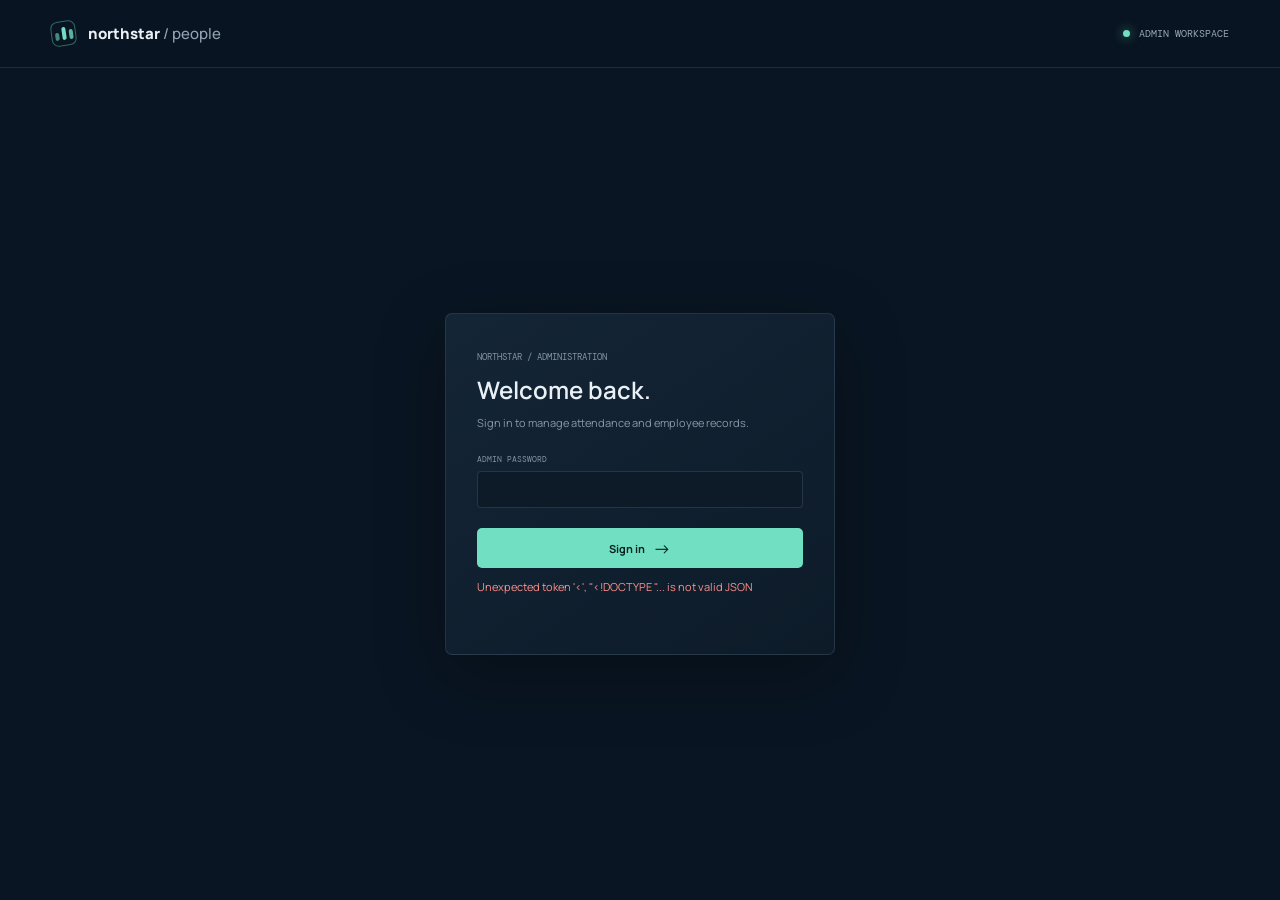
==== src/main/webapp/admin.html @ c28e2607 "intial" ====
<!DOCTYPE html>
<html lang="en">
<head>
    <meta charset="UTF-8">
    <meta name="viewport" content="width=device-width, initial-scale=1">
    <meta name="theme-color" content="#091522">
    <title>Attendance Admin / Northstar</title>
    <link rel="preconnect" href="https://fonts.googleapis.com">
    <link rel="preconnect" href="https://fonts.gstatic.com" crossorigin>
    <link href="https://fonts.googleapis.com/css2?family=DM+Mono:wght@400;500&family=Manrope:wght@400;500;600;700;800&display=swap" rel="stylesheet">
    <link rel="stylesheet" href="styles.css">
</head>
<body class="admin-body">
    <header class="admin-topbar">
        <a class="brand" href="./" aria-label="Northstar attendance home">
            <span class="brand-mark" aria-hidden="true"><span></span><span></span><span></span></span>
            <span>northstar<span class="brand-light"> / people</span></span>
        </a>
        <div class="admin-top-actions"><span class="live-indicator"><i></i> ADMIN WORKSPACE</span><button id="logout-button" class="text-button hidden" type="button">Sign out <span aria-hidden="true">↗</span></button></div>
    </header>

    <main id="login-view" class="login-shell hidden">
        <form id="login-form" class="login-panel">
            <span class="section-kicker">NORTHSTAR / ADMINISTRATION</span>
            <h1>Welcome back.</h1>
            <p>Sign in to manage attendance and employee records.</p>
            <div class="form-field"><label for="admin-password">ADMIN PASSWORD</label><input class="form-input" id="admin-password" type="password" autocomplete="current-password" required></div>
            <button class="button button-primary" type="submit">Sign in <span class="button-arrow" aria-hidden="true">→</span></button>
            <p id="login-message" class="login-message" role="status" aria-live="polite"></p>
        </form>
    </main>

    <div id="workspace" class="admin-layout hidden">
        <aside class="admin-sidebar">
            <div class="sidebar-label">WORKSPACE</div>
            <nav class="side-nav" aria-label="Admin sections">
                <button class="active" type="button" data-view="attendance-view"><span class="side-icon" aria-hidden="true">▦</span><span>Attendance</span></button>
                <button type="button" data-view="employees-view"><span class="side-icon" aria-hidden="true">♙</span><span>Employees</span></button>
            </nav>
            <div class="sidebar-note">PEOPLE OPERATIONS<br>ATTENDANCE / LIVE</div>
        </aside>

        <section id="attendance-view" class="admin-content admin-view">
            <div class="admin-page-heading">
                <div><span class="section-kicker">PEOPLE OPERATIONS / OVERVIEW</span><h1>Attendance</h1><p>Daily presence and recorded check-in activity.</p></div>
                <div id="admin-date" class="admin-date"></div>
            </div>
            <div class="stats-row" aria-label="Attendance summary">
                <div class="stat"><span class="stat-label">MATCHING RECORDS</span><span class="stat-value" id="stat-records">—</span></div>
                <div class="stat"><span class="stat-label">CURRENTLY CHECKED IN</span><span class="stat-value" id="stat-open">— <em>OPEN</em></span></div>
                <div class="stat"><span class="stat-label">COMPLETED</span><span class="stat-value" id="stat-complete">—</span></div>
            </div>
            <div class="filter-bar" role="search">
                <label class="filter-search"><input id="filter-query" type="search" placeholder="Search name, code, department" aria-label="Search attendance"></label>
                <input id="filter-date" type="date" aria-label="Filter by date">
                <select id="filter-status" aria-label="Filter by status"><option value="all">All status</option><option value="open">Checked in</option><option value="complete">Completed</option></select>
                <span id="filter-count" class="filter-count"></span>
            </div>
            <div class="table-wrap">
                <table class="data-table">
                    <thead><tr><th>EMPLOYEE</th><th>CHECK IN</th><th>CHECK OUT</th><th>STATUS</th><th>IN PHOTO</th><th>OUT PHOTO</th></tr></thead>
                    <tbody id="attendance-rows"><tr><td colspan="6" class="empty-row">Loading attendance...</td></tr></tbody>
                </table>
            </div>
            <p id="attendance-message" class="table-message" role="status"></p>
        </section>

        <section id="employees-view" class="admin-content admin-view hidden">
            <div class="admin-page-heading">
                <div><span class="section-kicker">PEOPLE OPERATIONS / DIRECTORY</span><h1>Employees</h1><p>Create an employee profile and assign their attendance code.</p></div>
            </div>
            <form id="employee-form" class="add-employee">
                <div class="form-field"><label for="employee-name">FULL NAME</label><input class="form-input" id="employee-name" maxlength="120" required></div>
                <div class="form-field"><label for="employee-department">DEPARTMENT</label><input class="form-input" id="employee-department" maxlength="120" required></div>
                <div class="form-field"><label for="employee-email">EMAIL <span>(OPTIONAL)</span></label><input class="form-input" id="employee-email" type="email" maxlength="180"></div>
                <button class="button button-primary" type="submit">Add employee <span aria-hidden="true">+</span></button>
            </form>
            <p id="employee-message" class="table-message" role="status"></p>
            <div class="section-toolbar"><h2>Employee directory</h2><span id="employee-count"></span></div>
            <div id="employee-list" class="employee-grid"><div class="employee-row">Loading employees...</div></div>
        </section>
    </div>

    <div id="photo-modal" class="photo-modal" role="dialog" aria-modal="true" aria-label="Attendance photo">
        <button id="modal-close" class="modal-close" type="button" aria-label="Close photo">×</button>
        <img id="modal-image" alt="Expanded attendance photo">
    </div>
    <script src="admin.js"></script>
</body>
</html>
---- src/main/webapp/styles.css ----
:root {
    color-scheme: dark;
    --ink: #eaf1f6;
    --muted: #8797a7;
    --quiet: #627487;
    --line: rgba(190, 210, 225, .12);
    --panel: #101e2c;
    --panel-raised: #142536;
    --canvas: #091522;
    --teal: #71dfc2;
    --teal-dark: #153d3a;
    --red: #ff908b;
    --green: #72d9a5;
    --font: "Manrope", "Segoe UI", sans-serif;
    --mono: "DM Mono", Consolas, monospace;
}

* { box-sizing: border-box; }
html { min-width: 320px; background: var(--canvas); }
body { margin: 0; color: var(--ink); font-family: var(--font); font-size: 14px; background: var(--canvas); }
button, input, select { font: inherit; }
button, a { -webkit-tap-highlight-color: transparent; }
a { color: inherit; text-decoration: none; }
button { color: inherit; }

.kiosk-page {
    min-height: 100vh;
    background-image: linear-gradient(90deg, rgba(9, 21, 34, .97), rgba(9, 21, 34, .91)),
        repeating-linear-gradient(0deg, transparent 0, transparent 59px, rgba(153, 183, 207, .035) 60px),
        repeating-linear-gradient(90deg, transparent 0, transparent 59px, rgba(153, 183, 207, .035) 60px);
}
.topbar { height: 78px; padding: 0 6.2vw; display: flex; align-items: center; justify-content: space-between; border-bottom: 1px solid var(--line); }
.brand { display: inline-flex; gap: 12px; align-items: center; font-size: 15px; font-weight: 800; letter-spacing: 0; }
.brand-light { color: #91a3b3; font-weight: 500; }
.brand-mark { width: 25px; height: 25px; display: grid; grid-template-columns: repeat(3, 4px); gap: 3px; align-items: end; justify-content: center; padding: 5px 0; border: 1px solid rgba(113, 223, 194, .42); border-radius: 7px; transform: rotate(-8deg); }
.brand-mark span { display: block; background: var(--teal); border-radius: 3px; }
.brand-mark span:nth-child(1) { height: 8px; opacity: .58; }
.brand-mark span:nth-child(2) { height: 13px; }
.brand-mark span:nth-child(3) { height: 10px; opacity: .78; }
.topbar-right { display: flex; align-items: center; gap: 34px; }
.live-indicator, .eyebrow, .section-kicker, .field-label, .capture-status, .panel-foot, .page-footer, .panel-step { font-family: var(--mono); letter-spacing: 0; }
.live-indicator { display: inline-flex; align-items: center; gap: 9px; color: #96a7b7; font-size: 10px; }
.live-indicator i, .today-dot, .capture-status i, .camera-badge i { width: 7px; height: 7px; display: inline-block; border-radius: 50%; background: var(--teal); box-shadow: 0 0 11px rgba(113, 223, 194, .65); }
.admin-link { color: #b7c4cf; font-size: 12px; transition: color .2s ease; }
.admin-link:hover { color: var(--teal); }
.admin-link span { padding-left: 5px; color: var(--teal); }
.kiosk-layout { width: min(1120px, calc(100% - 64px)); min-height: calc(100vh - 138px); margin: 0 auto; padding: 62px 0 58px; display: grid; grid-template-columns: minmax(300px, 1fr) minmax(420px, 520px); gap: clamp(52px, 9vw, 142px); align-items: center; }
.kiosk-copy { padding: 0 0 10px 8px; animation: enter .65s both; }
.eyebrow { display: flex; align-items: center; gap: 12px; color: var(--teal); font-size: 10px; }
.eyebrow-line { width: 25px; height: 1px; background: var(--teal); }
.kiosk-copy h1 { margin: 31px 0 18px; font-size: clamp(50px, 6.5vw, 76px); line-height: 1.03; font-weight: 600; letter-spacing: 0; }
.kiosk-copy h1 span { color: var(--teal); }
.intro-copy { max-width: 370px; margin: 0; color: #9aaaba; font-size: 14px; line-height: 1.85; }
.today-line { display: flex; align-items: center; gap: 11px; margin-top: 37px; color: #d1dbe2; font: 12px var(--mono); }
.today-dot { width: 6px; height: 6px; }
.today-divider { color: #526273; }
.privacy-note { display: flex; align-items: center; gap: 11px; max-width: 330px; margin-top: 65px; padding-top: 17px; border-top: 1px solid var(--line); color: #718395; font-size: 11px; line-height: 1.6; }
.lock-icon { color: var(--teal); font-size: 12px; }
.attendance-panel { padding: 27px 29px 0; border: 1px solid rgba(192, 211, 226, .13); border-radius: 9px; background: linear-gradient(145deg, rgba(20, 37, 54, .98), rgba(13, 29, 44, .98)); box-shadow: 0 24px 90px rgba(0, 0, 0, .23); animation: enter .65s .12s both; }
.panel-heading { display: flex; justify-content: space-between; align-items: flex-start; }
.section-kicker { color: #8193a4; font-size: 9px; }
.panel-heading h2 { margin: 8px 0 0; font-size: 19px; font-weight: 600; letter-spacing: 0; }
.panel-step { color: #a8b6c2; font-size: 10px; }
.panel-step span { color: #506173; }
.mode-switch { display: grid; grid-template-columns: 1fr 1fr; gap: 4px; margin: 23px 0 20px; padding: 4px; border: 1px solid var(--line); border-radius: 6px; background: rgba(4, 14, 24, .4); }
.mode-button { min-height: 38px; border: 1px solid transparent; border-radius: 4px; background: transparent; color: #8c9bab; cursor: pointer; font-size: 12px; transition: .2s ease; }
.mode-button:hover { color: var(--ink); }
.mode-button.is-active { border-color: rgba(113, 223, 194, .17); background: rgba(113, 223, 194, .1); color: var(--teal); }
.mode-symbol { padding-right: 6px; font-size: 15px; }
.field-label { display: block; color: #a5b2be; font-size: 9px; }
.code-field { display: flex; align-items: center; gap: 13px; height: 45px; margin-top: 9px; padding: 0 13px; border: 1px solid rgba(178, 199, 215, .16); border-radius: 5px; background: rgba(7, 18, 29, .46); transition: border-color .18s ease; }
.code-field:focus-within { border-color: rgba(113, 223, 194, .62); }
.code-field > span { color: #6f8294; font: 10px var(--mono); }
.code-field input { width: 100%; border: 0; outline: 0; background: transparent; color: var(--ink); font: 12px var(--mono); text-transform: uppercase; }
.code-field input::placeholder { color: #5d7082; }
.capture-heading { display: flex; align-items: end; justify-content: space-between; margin: 19px 0 9px; }
.field-help { display: block; margin-top: 5px; color: #738596; font-size: 10px; }
.capture-status { display: inline-flex; align-items: center; gap: 7px; margin-bottom: 2px; color: #788b9d; font-size: 8px; }
.capture-status i { width: 5px; height: 5px; background: #526474; box-shadow: none; }
.capture-status.is-on { color: var(--teal); }
.capture-status.is-on i { background: var(--teal); box-shadow: 0 0 8px var(--teal); }
.camera-frame { position: relative; height: 177px; overflow: hidden; display: grid; place-items: center; border: 1px solid rgba(171, 193, 210, .16); border-radius: 5px; background: radial-gradient(ellipse at 50% 45%, #182c3c, #091522 75%); }
.camera-frame video, .camera-frame img { position: absolute; inset: 0; width: 100%; height: 100%; object-fit: cover; }
.camera-frame video { transform: scaleX(-1); }
.camera-frame img { display: none; }
.camera-frame.has-photo img { display: block; }
.camera-frame.has-photo video { display: none; }
.camera-placeholder { position: relative; z-index: 1; display: flex; flex-direction: column; align-items: center; gap: 8px; color: #6f8292; font-size: 10px; }
.camera-glyph { color: rgba(113, 223, 194, .72); font-size: 25px; line-height: 1; }
.camera-frame.is-live .camera-placeholder, .camera-frame.has-photo .camera-placeholder { display: none; }
.camera-corners i { position: absolute; z-index: 2; width: 15px; height: 15px; border-color: rgba(113, 223, 194, .8); border-style: solid; }
.camera-corners i:nth-child(1) { top: 12px; left: 12px; border-width: 1px 0 0 1px; }
.camera-corners i:nth-child(2) { top: 12px; right: 12px; border-width: 1px 1px 0 0; }
.camera-corners i:nth-child(3) { bottom: 12px; left: 12px; border-width: 0 0 1px 1px; }
.camera-corners i:nth-child(4) { right: 12px; bottom: 12px; border-width: 0 1px 1px 0; }
.camera-badge { position: absolute; right: 12px; bottom: 11px; z-index: 3; display: flex; align-items: center; gap: 6px; padding: 5px 7px; border: 1px solid rgba(195, 215, 230, .15); border-radius: 3px; background: rgba(5, 15, 25, .74); color: #9babb9; font: 8px var(--mono); }
.camera-badge i { width: 5px; height: 5px; background: #687989; box-shadow: none; }
.camera-frame.is-live .camera-badge i { background: var(--red); box-shadow: 0 0 8px var(--red); }
.capture-actions { display: grid; grid-template-columns: 1fr 1fr; gap: 9px; margin-top: 10px; }
.button { min-height: 40px; display: inline-flex; align-items: center; justify-content: center; gap: 8px; padding: 0 13px; border: 1px solid transparent; border-radius: 5px; cursor: pointer; font-size: 11px; font-weight: 700; transition: background .18s ease, border-color .18s ease, color .18s ease, transform .18s ease; }
.button:active { transform: translateY(1px); }
.button:disabled { cursor: not-allowed; opacity: .5; }
.button-secondary { border-color: rgba(177, 199, 215, .16); background: rgba(8, 20, 31, .35); color: #c0cbd4; }
.button-secondary:hover:not(:disabled) { border-color: rgba(113, 223, 194, .4); color: var(--teal); }
.button-secondary span { color: var(--teal); font-size: 15px; }
.button-primary { background: var(--teal); color: #06231f; }
.button-primary:hover:not(:disabled) { background: #96ecd5; }
.submit-button { width: 100%; min-height: 46px; justify-content: space-between; margin-top: 12px; padding: 0 16px; font-size: 12px; }
.button-arrow { font-size: 18px; font-weight: 400; }
.form-message { min-height: 18px; margin: 9px 0 2px; color: #94a6b5; font-size: 10px; line-height: 1.5; }
.form-message.is-error { color: var(--red); }
.form-message.is-success { color: var(--green); }
.panel-foot { display: flex; justify-content: space-between; margin: 8px -29px 0; padding: 13px 29px; border-top: 1px solid var(--line); color: #66798b; font-size: 8px; }
.panel-foot b { color: var(--teal); font-weight: 400; }
.page-footer { display: flex; justify-content: space-between; padding: 0 6.2vw 20px; color: #617386; font-size: 8px; }

.admin-body { min-height: 100vh; background: #091522; }
.admin-topbar { position: sticky; top: 0; z-index: 10; height: 68px; display: flex; justify-content: space-between; align-items: center; padding: 0 4vw; border-bottom: 1px solid var(--line); background: rgba(9, 21, 34, .95); backdrop-filter: blur(12px); }
.admin-top-actions { display: flex; align-items: center; gap: 22px; color: #8394a4; font: 9px var(--mono); }
.text-button { border: 0; background: transparent; color: #bdc9d2; cursor: pointer; font: 11px var(--font); }
.text-button:hover { color: var(--teal); }
.admin-layout { width: min(1440px, 100%); min-height: calc(100vh - 68px); margin: auto; display: grid; grid-template-columns: 225px minmax(0, 1fr); }
.admin-sidebar { padding: 30px 16px; border-right: 1px solid var(--line); }
.sidebar-label { padding: 0 13px; color: #647789; font: 9px var(--mono); }
.side-nav { display: grid; gap: 5px; margin-top: 13px; }
.side-nav button { display: flex; align-items: center; gap: 12px; width: 100%; min-height: 42px; padding: 0 13px; border: 1px solid transparent; border-radius: 5px; background: transparent; color: #8798a8; text-align: left; cursor: pointer; font-size: 11px; }
.side-nav button:hover, .side-nav button.active { border-color: rgba(113, 223, 194, .15); background: rgba(113, 223, 194, .08); color: var(--teal); }
.side-icon { width: 17px; text-align: center; font-size: 15px; }
.sidebar-note { position: sticky; top: calc(100vh - 94px); margin: 50px 12px 0; color: #66798a; font: 9px/1.8 var(--mono); }
.admin-content { min-width: 0; padding: 36px clamp(20px, 4vw, 58px) 50px; }
.admin-page-heading { display: flex; align-items: end; justify-content: space-between; gap: 20px; margin-bottom: 26px; }
.admin-page-heading h1 { margin: 8px 0 0; font-size: 27px; font-weight: 600; }
.admin-page-heading p { margin: 7px 0 0; color: #8495a5; font-size: 11px; }
.admin-date { color: #91a2b0; font: 10px var(--mono); white-space: nowrap; }
.stats-row { display: grid; grid-template-columns: repeat(3, 1fr); border-top: 1px solid var(--line); border-bottom: 1px solid var(--line); margin-bottom: 25px; }
.stat { min-height: 88px; display: flex; flex-direction: column; justify-content: center; padding: 12px 20px; border-right: 1px solid var(--line); }
.stat:first-child { padding-left: 0; }
.stat:last-child { border-right: 0; }
.stat-label { color: #8293a3; font: 9px var(--mono); }
.stat-value { margin-top: 8px; color: #e5edf2; font-size: 23px; font-weight: 600; }
.stat-value em { margin-left: 6px; color: var(--teal); font-size: 10px; font-style: normal; font-weight: 500; }
.filter-bar { display: flex; align-items: center; gap: 9px; margin-bottom: 13px; }
.filter-search { flex: 1; min-width: 150px; }
.filter-search input, .filter-bar select, .filter-bar input[type="date"] { height: 38px; padding: 0 11px; border: 1px solid rgba(178, 199, 215, .15); border-radius: 4px; outline: none; background: #0d1b29; color: #cbd6df; font-size: 10px; }
.filter-search input { width: 100%; }
.filter-bar input:focus, .filter-bar select:focus, .form-input:focus { border-color: rgba(113, 223, 194, .55); }
.filter-bar select { min-width: 125px; }
.filter-bar input[type="date"] { color-scheme: dark; }
.filter-count { min-width: 68px; color: #788b9c; text-align: right; font: 9px var(--mono); }
.table-wrap { overflow: auto; border: 1px solid var(--line); border-radius: 5px; background: rgba(16, 30, 44, .5); }
.data-table { width: 100%; border-collapse: collapse; text-align: left; white-space: nowrap; }
.data-table th { height: 38px; padding: 0 12px; border-bottom: 1px solid var(--line); color: #74889a; font: 8px var(--mono); font-weight: 400; }
.data-table td { height: 59px; padding: 7px 12px; border-bottom: 1px solid rgba(190, 210, 225, .07); color: #afbdc8; font-size: 10px; }
.data-table tbody tr:last-child td { border-bottom: 0; }
.data-table tbody tr:hover { background: rgba(113, 223, 194, .025); }
.employee-cell { display: flex; flex-direction: column; gap: 3px; }
.employee-cell strong { color: #d7e0e7; font-size: 10px; font-weight: 600; }
.employee-cell span { color: #718497; font: 8px var(--mono); }
.status-pill { display: inline-flex; align-items: center; gap: 6px; color: #8ba0af; font-size: 9px; }
.status-pill::before { width: 5px; height: 5px; content: ""; border-radius: 50%; background: #8394a3; }
.status-pill.open { color: var(--teal); }
.status-pill.open::before { background: var(--teal); box-shadow: 0 0 7px rgba(113, 223, 194, .5); }
.photo-thumb { width: 40px; height: 30px; display: block; overflow: hidden; border: 1px solid rgba(188, 208, 222, .15); border-radius: 3px; background: #07131e; cursor: zoom-in; object-fit: cover; }
.photo-empty { color: #536576; font: 9px var(--mono); }
.empty-row { height: 100px !important; color: #7c8e9d !important; text-align: center; }
.section-toolbar { display: flex; align-items: center; justify-content: space-between; gap: 12px; margin: 20px 0 12px; }
.section-toolbar h2 { margin: 0; font-size: 14px; font-weight: 600; }
.section-toolbar span { color: #778b9c; font: 9px var(--mono); }
.employee-grid { display: grid; grid-template-columns: repeat(auto-fill, minmax(225px, 1fr)); gap: 1px; border: 1px solid var(--line); background: var(--line); }
.employee-row { min-width: 0; display: flex; justify-content: space-between; align-items: center; gap: 12px; padding: 14px; background: #0c1a28; }
.employee-row strong { display: block; overflow: hidden; color: #dbe4ea; text-overflow: ellipsis; white-space: nowrap; font-size: 10px; }
.employee-row span { display: block; margin-top: 5px; color: #8093a4; font: 9px var(--mono); }
.employee-code { color: var(--teal) !important; }
.add-employee { display: grid; grid-template-columns: 1fr 1fr 1fr auto; align-items: end; gap: 10px; margin-bottom: 18px; padding: 15px 0; border-top: 1px solid var(--line); border-bottom: 1px solid var(--line); }
.form-field label { display: block; margin-bottom: 7px; color: #8193a4; font: 8px var(--mono); }
.form-input { width: 100%; height: 37px; padding: 0 10px; border: 1px solid rgba(178, 199, 215, .15); border-radius: 4px; outline: 0; background: #0d1b29; color: #e6edf2; font-size: 10px; }
.add-employee .button { min-height: 37px; padding: 0 15px; }
.table-message { min-height: 19px; color: #91a2b0; font-size: 10px; }
.login-shell { min-height: calc(100vh - 68px); display: grid; place-items: center; padding: 30px; }
.login-panel { width: min(390px, 100%); padding: 31px; border: 1px solid var(--line); border-radius: 7px; background: linear-gradient(145deg, #142536, #0d1b29); box-shadow: 0 20px 70px rgba(0, 0, 0, .25); }
.login-panel h1 { margin: 9px 0; font-size: 24px; font-weight: 600; }
.login-panel p { margin: 0 0 24px; color: #8799a8; font-size: 11px; }
.login-panel .form-field { margin-bottom: 13px; }
.login-panel .button { width: 100%; margin-top: 7px; }
.login-message { min-height: 20px; margin-top: 11px !important; color: var(--red) !important; }
.photo-modal { position: fixed; inset: 0; z-index: 30; display: none; place-items: center; padding: 24px; background: rgba(2, 8, 14, .86); backdrop-filter: blur(7px); }
.photo-modal.is-open { display: grid; }
.photo-modal img { display: block; max-width: min(900px, 92vw); max-height: 82vh; border: 1px solid rgba(212, 229, 240, .18); border-radius: 5px; object-fit: contain; }
.modal-close { position: absolute; top: 20px; right: 24px; width: 36px; height: 36px; border: 1px solid var(--line); border-radius: 50%; background: #102131; color: #dce5eb; cursor: pointer; font-size: 19px; }
.hidden { display: none !important; }
@keyframes enter { from { opacity: 0; transform: translateY(9px); } to { opacity: 1; transform: translateY(0); } }

@media (max-width: 850px) {
    .kiosk-layout { gap: 42px; grid-template-columns: minmax(245px, .8fr) minmax(390px, 1fr); }
    .privacy-note { margin-top: 42px; }
    .admin-layout { grid-template-columns: 64px minmax(0, 1fr); }
    .admin-sidebar { padding: 25px 8px; }
    .sidebar-label, .side-nav button span:last-child, .sidebar-note { display: none; }
    .side-nav button { justify-content: center; padding: 0; }
    .side-icon { font-size: 17px; }
}
@media (max-width: 650px) {
    .topbar { height: 64px; padding: 0 19px; }
    .topbar-right { gap: 15px; }
    .live-indicator { display: none; }
    .kiosk-layout { width: min(100% - 36px, 480px); min-height: unset; padding: 44px 0 35px; display: flex; flex-direction: column; align-items: stretch; gap: 29px; }
    .kiosk-copy { padding-left: 2px; }
    .kiosk-copy h1 { margin: 20px 0 12px; font-size: 49px; }
    .intro-copy { max-width: 410px; font-size: 12px; }
    .today-line { margin-top: 20px; }
    .privacy-note { display: none; }
    .attendance-panel { padding: 22px 19px 0; }
    .camera-frame { height: clamp(155px, 48vw, 220px); }
    .panel-foot { margin-right: -19px; margin-left: -19px; padding-right: 19px; padding-left: 19px; font-size: 7px; }
    .page-footer { padding: 0 19px 15px; font-size: 7px; }
    .page-footer span:last-child { display: none; }
    .admin-topbar { height: 60px; padding: 0 15px; }
    .admin-top-actions { gap: 11px; font-size: 8px; }
    .admin-layout { min-height: calc(100vh - 60px); display: flex; flex-direction: column; }
    .admin-sidebar { position: sticky; top: 60px; z-index: 8; padding: 5px 12px; border-right: 0; border-bottom: 1px solid var(--line); background: #091522; }
    .side-nav { display: flex; gap: 6px; margin: 0; }
    .side-nav button { width: auto; min-height: 38px; justify-content: flex-start; padding: 0 10px; }
    .side-nav button span:last-child { display: inline; }
    .side-icon { font-size: 13px; }
    .admin-content { padding: 26px 16px 40px; }
    .admin-page-heading { align-items: start; margin-bottom: 18px; }
    .admin-page-heading h1 { font-size: 22px; }
    .admin-date { padding-top: 13px; font-size: 8px; }
    .stats-row { margin-bottom: 19px; }
    .stat { min-height: 75px; padding: 10px; }
    .stat:first-child { padding-left: 0; }
    .stat-label { font-size: 7px; }
    .stat-value { font-size: 19px; }
    .filter-bar { flex-wrap: wrap; }
    .filter-search { flex: 1 0 100%; }
    .filter-bar select, .filter-bar input[type="date"] { flex: 1; min-width: 0; }
    .filter-count { flex: 0 0 58px; }
    .add-employee { grid-template-columns: 1fr 1fr; }
    .add-employee .form-field:nth-child(3) { grid-column: 1 / -1; }
    .data-table { min-width: 700px; }
}
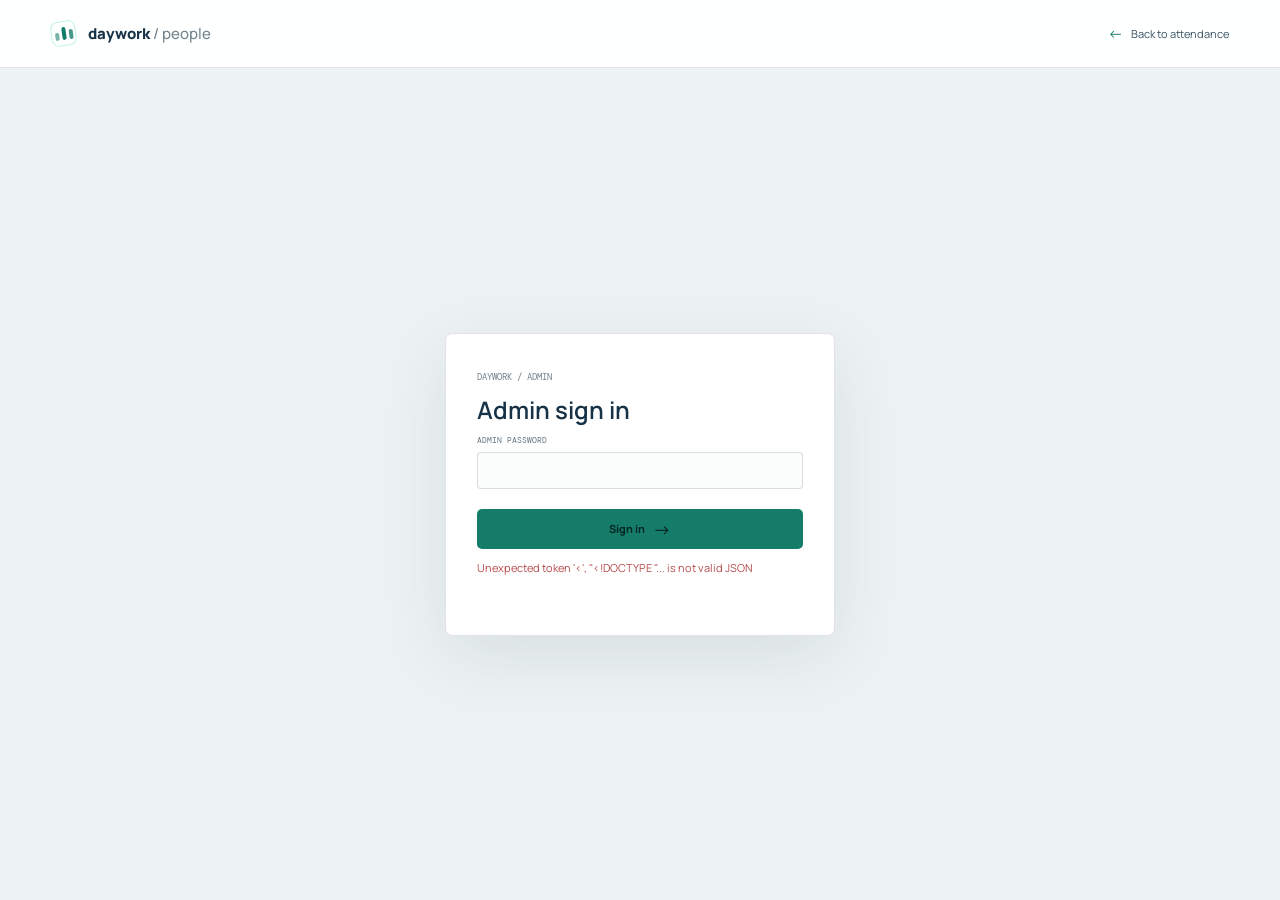
==== commit 3ff9bfb8: "initial" ====
--- a/src/main/webapp/admin.html
+++ b/src/main/webapp/admin.html
@@ -3,8 +3,8 @@
 <head>
     <meta charset="UTF-8">
     <meta name="viewport" content="width=device-width, initial-scale=1">
-    <meta name="theme-color" content="#091522">
-    <title>Attendance Admin / Northstar</title>
+    <meta name="theme-color" content="#edf3f2">
+    <title>Daywork / Admin</title>
     <link rel="preconnect" href="https://fonts.googleapis.com">
     <link rel="preconnect" href="https://fonts.gstatic.com" crossorigin>
     <link href="https://fonts.googleapis.com/css2?family=DM+Mono:wght@400;500&family=Manrope:wght@400;500;600;700;800&display=swap" rel="stylesheet">
@@ -12,18 +12,17 @@
 </head>
 <body class="admin-body">
     <header class="admin-topbar">
-        <a class="brand" href="./" aria-label="Northstar attendance home">
+        <a class="brand" href="./" aria-label="Daywork attendance home">
             <span class="brand-mark" aria-hidden="true"><span></span><span></span><span></span></span>
-            <span>northstar<span class="brand-light"> / people</span></span>
+            <span>daywork<span class="brand-light"> / people</span></span>
         </a>
-        <div class="admin-top-actions"><span class="live-indicator"><i></i> ADMIN WORKSPACE</span><button id="logout-button" class="text-button hidden" type="button">Sign out <span aria-hidden="true">↗</span></button></div>
+        <div class="admin-top-actions"><a class="return-link" href="./"><span aria-hidden="true">←</span> Back to attendance</a><button id="logout-button" class="text-button hidden" type="button">Sign out</button></div>
     </header>
 
     <main id="login-view" class="login-shell hidden">
         <form id="login-form" class="login-panel">
-            <span class="section-kicker">NORTHSTAR / ADMINISTRATION</span>
-            <h1>Welcome back.</h1>
-            <p>Sign in to manage attendance and employee records.</p>
+            <span class="section-kicker">DAYWORK / ADMIN</span>
+            <h1>Admin sign in</h1>
             <div class="form-field"><label for="admin-password">ADMIN PASSWORD</label><input class="form-input" id="admin-password" type="password" autocomplete="current-password" required></div>
             <button class="button button-primary" type="submit">Sign in <span class="button-arrow" aria-hidden="true">→</span></button>
             <p id="login-message" class="login-message" role="status" aria-live="polite"></p>
@@ -67,13 +66,15 @@
 
         <section id="employees-view" class="admin-content admin-view hidden">
             <div class="admin-page-heading">
-                <div><span class="section-kicker">PEOPLE OPERATIONS / DIRECTORY</span><h1>Employees</h1><p>Create an employee profile and assign their attendance code.</p></div>
+                <div><span class="section-kicker">DAYWORK / DIRECTORY</span><h1>Employees</h1><p>Profiles, roles, and access codes.</p></div>
             </div>
             <form id="employee-form" class="add-employee">
                 <div class="form-field"><label for="employee-name">FULL NAME</label><input class="form-input" id="employee-name" maxlength="120" required></div>
+                <div class="form-field"><label for="employee-code">EMPLOYEE CODE</label><input class="form-input" id="employee-code" maxlength="24" placeholder="Auto-generated if blank"></div>
                 <div class="form-field"><label for="employee-department">DEPARTMENT</label><input class="form-input" id="employee-department" maxlength="120" required></div>
+                <div class="form-field"><label for="employee-position">POSITION</label><input class="form-input" id="employee-position" maxlength="120" required></div>
                 <div class="form-field"><label for="employee-email">EMAIL <span>(OPTIONAL)</span></label><input class="form-input" id="employee-email" type="email" maxlength="180"></div>
-                <button class="button button-primary" type="submit">Add employee <span aria-hidden="true">+</span></button>
+                <div class="employee-form-actions"><button class="button button-primary" id="employee-submit" type="submit">Add employee <span aria-hidden="true">+</span></button><button class="button button-secondary hidden" id="employee-cancel" type="button">Cancel edit</button></div>
             </form>
             <p id="employee-message" class="table-message" role="status"></p>
             <div class="section-toolbar"><h2>Employee directory</h2><span id="employee-count"></span></div>
--- a/src/main/webapp/styles.css
+++ b/src/main/webapp/styles.css
@@ -1,18 +1,33 @@
 :root {
-    color-scheme: dark;
-    --ink: #eaf1f6;
-    --muted: #8797a7;
-    --quiet: #627487;
-    --line: rgba(190, 210, 225, .12);
-    --panel: #101e2c;
-    --panel-raised: #142536;
-    --canvas: #091522;
-    --teal: #71dfc2;
-    --teal-dark: #153d3a;
-    --red: #ff908b;
-    --green: #72d9a5;
+    color-scheme: light;
+    --ink: #173246;
+    --muted: #657783;
+    --quiet: #7b8c96;
+    --line: rgba(23, 50, 70, .13);
+    --panel: #ffffff;
+    --panel-raised: #f5f8f7;
+    --canvas: #edf3f2;
+    --teal: #147c69;
+    --teal-dark: #dcefeb;
+    --red: #b54b4b;
+    --green: #257a55;
     --font: "Manrope", "Segoe UI", sans-serif;
     --mono: "DM Mono", Consolas, monospace;
+}
+
+html[data-theme="dark"] {
+    color-scheme: dark;
+    --ink: #e3ecef;
+    --muted: #aabac0;
+    --quiet: #8fa3aa;
+    --line: rgba(191, 213, 220, .15);
+    --panel: #192b35;
+    --panel-raised: #20353f;
+    --canvas: #101e26;
+    --teal: #71dfc2;
+    --teal-dark: #23473f;
+    --red: #e38a8a;
+    --green: #7dd6a8;
 }
 
 * { box-sizing: border-box; }
@@ -25,13 +40,13 @@
 
 .kiosk-page {
     min-height: 100vh;
-    background-image: linear-gradient(90deg, rgba(9, 21, 34, .97), rgba(9, 21, 34, .91)),
-        repeating-linear-gradient(0deg, transparent 0, transparent 59px, rgba(153, 183, 207, .035) 60px),
-        repeating-linear-gradient(90deg, transparent 0, transparent 59px, rgba(153, 183, 207, .035) 60px);
-}
-.topbar { height: 78px; padding: 0 6.2vw; display: flex; align-items: center; justify-content: space-between; border-bottom: 1px solid var(--line); }
+    background-image: linear-gradient(90deg, rgba(237, 243, 242, .92), rgba(237, 243, 242, .84)),
+        repeating-linear-gradient(0deg, transparent 0, transparent 59px, rgba(23, 50, 70, .035) 60px),
+        repeating-linear-gradient(90deg, transparent 0, transparent 59px, rgba(23, 50, 70, .035) 60px);
+}
+.topbar { height: 78px; padding: 0 6.2vw; display: flex; align-items: center; justify-content: space-between; border-bottom: 1px solid var(--line); background: rgba(255,255,255,.82); }
 .brand { display: inline-flex; gap: 12px; align-items: center; font-size: 15px; font-weight: 800; letter-spacing: 0; }
-.brand-light { color: #91a3b3; font-weight: 500; }
+.brand-light { color: #748690; font-weight: 500; }
 .brand-mark { width: 25px; height: 25px; display: grid; grid-template-columns: repeat(3, 4px); gap: 3px; align-items: end; justify-content: center; padding: 5px 0; border: 1px solid rgba(113, 223, 194, .42); border-radius: 7px; transform: rotate(-8deg); }
 .brand-mark span { display: block; background: var(--teal); border-radius: 3px; }
 .brand-mark span:nth-child(1) { height: 8px; opacity: .58; }
@@ -39,9 +54,14 @@
 .brand-mark span:nth-child(3) { height: 10px; opacity: .78; }
 .topbar-right { display: flex; align-items: center; gap: 34px; }
 .live-indicator, .eyebrow, .section-kicker, .field-label, .capture-status, .panel-foot, .page-footer, .panel-step { font-family: var(--mono); letter-spacing: 0; }
-.live-indicator { display: inline-flex; align-items: center; gap: 9px; color: #96a7b7; font-size: 10px; }
+.theme-switch { display: inline-flex; gap: 3px; padding: 3px; border: 1px solid var(--line); border-radius: 5px; background: var(--panel-raised); }
+.theme-button { width: 28px; min-height: 25px; padding: 0; border: 0; border-radius: 3px; background: transparent; color: var(--muted); cursor: pointer; font-size: 13px; line-height: 1; }
+.theme-button.is-active { background: var(--panel); color: var(--ink); box-shadow: 0 1px 3px rgba(24, 55, 63, .12); }
+.theme-button:focus-visible { outline: 2px solid var(--teal); outline-offset: 2px; }
+.kiosk-page, .topbar, .attendance-panel, .theme-switch, .theme-button, .mode-switch, .mode-button, .code-field, .button-secondary { transition: background-color .2s ease, border-color .2s ease, color .2s ease; }
+.live-indicator { display: inline-flex; align-items: center; gap: 9px; color: #6d808b; font-size: 10px; }
 .live-indicator i, .today-dot, .capture-status i, .camera-badge i { width: 7px; height: 7px; display: inline-block; border-radius: 50%; background: var(--teal); box-shadow: 0 0 11px rgba(113, 223, 194, .65); }
-.admin-link { color: #b7c4cf; font-size: 12px; transition: color .2s ease; }
+.admin-link { color: #40596a; font-size: 12px; transition: color .2s ease; }
 .admin-link:hover { color: var(--teal); }
 .admin-link span { padding-left: 5px; color: var(--teal); }
 .kiosk-layout { width: min(1120px, calc(100% - 64px)); min-height: calc(100vh - 138px); margin: 0 auto; padding: 62px 0 58px; display: grid; grid-template-columns: minmax(300px, 1fr) minmax(420px, 520px); gap: clamp(52px, 9vw, 142px); align-items: center; }
@@ -50,31 +70,31 @@
 .eyebrow-line { width: 25px; height: 1px; background: var(--teal); }
 .kiosk-copy h1 { margin: 31px 0 18px; font-size: clamp(50px, 6.5vw, 76px); line-height: 1.03; font-weight: 600; letter-spacing: 0; }
 .kiosk-copy h1 span { color: var(--teal); }
-.intro-copy { max-width: 370px; margin: 0; color: #9aaaba; font-size: 14px; line-height: 1.85; }
-.today-line { display: flex; align-items: center; gap: 11px; margin-top: 37px; color: #d1dbe2; font: 12px var(--mono); }
+.intro-copy { max-width: 370px; margin: 0; color: #637681; font-size: 14px; line-height: 1.85; }
+.today-line { display: flex; align-items: center; gap: 11px; margin-top: 37px; color: #405b6b; font: 12px var(--mono); }
 .today-dot { width: 6px; height: 6px; }
-.today-divider { color: #526273; }
-.privacy-note { display: flex; align-items: center; gap: 11px; max-width: 330px; margin-top: 65px; padding-top: 17px; border-top: 1px solid var(--line); color: #718395; font-size: 11px; line-height: 1.6; }
+.today-divider { color: #9aa8ad; }
+.privacy-note { display: flex; align-items: center; gap: 11px; max-width: 330px; margin-top: 65px; padding-top: 17px; border-top: 1px solid var(--line); color: #71828b; font-size: 11px; line-height: 1.6; }
 .lock-icon { color: var(--teal); font-size: 12px; }
-.attendance-panel { padding: 27px 29px 0; border: 1px solid rgba(192, 211, 226, .13); border-radius: 9px; background: linear-gradient(145deg, rgba(20, 37, 54, .98), rgba(13, 29, 44, .98)); box-shadow: 0 24px 90px rgba(0, 0, 0, .23); animation: enter .65s .12s both; }
+.attendance-panel { padding: 27px 29px 0; border: 1px solid rgba(23, 50, 70, .12); border-radius: 9px; background: rgba(255,255,255,.96); box-shadow: 0 22px 70px rgba(25, 52, 65, .10); animation: enter .65s .12s both; }
 .panel-heading { display: flex; justify-content: space-between; align-items: flex-start; }
-.section-kicker { color: #8193a4; font-size: 9px; }
+.section-kicker { color: #73838d; font-size: 9px; }
 .panel-heading h2 { margin: 8px 0 0; font-size: 19px; font-weight: 600; letter-spacing: 0; }
-.panel-step { color: #a8b6c2; font-size: 10px; }
-.panel-step span { color: #506173; }
-.mode-switch { display: grid; grid-template-columns: 1fr 1fr; gap: 4px; margin: 23px 0 20px; padding: 4px; border: 1px solid var(--line); border-radius: 6px; background: rgba(4, 14, 24, .4); }
-.mode-button { min-height: 38px; border: 1px solid transparent; border-radius: 4px; background: transparent; color: #8c9bab; cursor: pointer; font-size: 12px; transition: .2s ease; }
+.panel-step { color: #70828c; font-size: 10px; }
+.panel-step span { color: #9aabb2; }
+.mode-switch { display: grid; grid-template-columns: 1fr 1fr; gap: 4px; margin: 23px 0 20px; padding: 4px; border: 1px solid var(--line); border-radius: 6px; background: #f2f6f5; }
+.mode-button { min-height: 38px; border: 1px solid transparent; border-radius: 4px; background: transparent; color: #637782; cursor: pointer; font-size: 12px; transition: .2s ease; }
 .mode-button:hover { color: var(--ink); }
-.mode-button.is-active { border-color: rgba(113, 223, 194, .17); background: rgba(113, 223, 194, .1); color: var(--teal); }
+.mode-button.is-active { border-color: rgba(20, 124, 105, .15); background: #ffffff; color: #126c5b; box-shadow: 0 1px 4px rgba(24, 55, 63, .1); }
 .mode-symbol { padding-right: 6px; font-size: 15px; }
-.field-label { display: block; color: #a5b2be; font-size: 9px; }
-.code-field { display: flex; align-items: center; gap: 13px; height: 45px; margin-top: 9px; padding: 0 13px; border: 1px solid rgba(178, 199, 215, .16); border-radius: 5px; background: rgba(7, 18, 29, .46); transition: border-color .18s ease; }
+.field-label { display: block; color: #5d717c; font-size: 9px; }
+.code-field { display: flex; align-items: center; gap: 13px; height: 45px; margin-top: 9px; padding: 0 13px; border: 1px solid rgba(23, 50, 70, .16); border-radius: 5px; background: #fbfdfc; transition: border-color .18s ease; }
 .code-field:focus-within { border-color: rgba(113, 223, 194, .62); }
-.code-field > span { color: #6f8294; font: 10px var(--mono); }
+.code-field > span { color: #70828c; font: 10px var(--mono); }
 .code-field input { width: 100%; border: 0; outline: 0; background: transparent; color: var(--ink); font: 12px var(--mono); text-transform: uppercase; }
-.code-field input::placeholder { color: #5d7082; }
+.code-field input::placeholder { color: #9aa8ae; }
 .capture-heading { display: flex; align-items: end; justify-content: space-between; margin: 19px 0 9px; }
-.field-help { display: block; margin-top: 5px; color: #738596; font-size: 10px; }
+.field-help { display: block; margin-top: 5px; color: #71838d; font-size: 10px; }
 .capture-status { display: inline-flex; align-items: center; gap: 7px; margin-bottom: 2px; color: #788b9d; font-size: 8px; }
 .capture-status i { width: 5px; height: 5px; background: #526474; box-shadow: none; }
 .capture-status.is-on { color: var(--teal); }
@@ -100,93 +120,138 @@
 .button { min-height: 40px; display: inline-flex; align-items: center; justify-content: center; gap: 8px; padding: 0 13px; border: 1px solid transparent; border-radius: 5px; cursor: pointer; font-size: 11px; font-weight: 700; transition: background .18s ease, border-color .18s ease, color .18s ease, transform .18s ease; }
 .button:active { transform: translateY(1px); }
 .button:disabled { cursor: not-allowed; opacity: .5; }
-.button-secondary { border-color: rgba(177, 199, 215, .16); background: rgba(8, 20, 31, .35); color: #c0cbd4; }
+.button-secondary { border-color: rgba(23, 50, 70, .15); background: #f8fbfa; color: #40596a; }
 .button-secondary:hover:not(:disabled) { border-color: rgba(113, 223, 194, .4); color: var(--teal); }
 .button-secondary span { color: var(--teal); font-size: 15px; }
 .button-primary { background: var(--teal); color: #06231f; }
 .button-primary:hover:not(:disabled) { background: #96ecd5; }
 .submit-button { width: 100%; min-height: 46px; justify-content: space-between; margin-top: 12px; padding: 0 16px; font-size: 12px; }
 .button-arrow { font-size: 18px; font-weight: 400; }
-.form-message { min-height: 18px; margin: 9px 0 2px; color: #94a6b5; font-size: 10px; line-height: 1.5; }
+.form-message { min-height: 18px; margin: 9px 0 2px; color: #657984; font-size: 10px; line-height: 1.5; }
 .form-message.is-error { color: var(--red); }
 .form-message.is-success { color: var(--green); }
-.panel-foot { display: flex; justify-content: space-between; margin: 8px -29px 0; padding: 13px 29px; border-top: 1px solid var(--line); color: #66798b; font-size: 8px; }
+.panel-foot { display: flex; justify-content: space-between; margin: 8px -29px 0; padding: 13px 29px; border-top: 1px solid var(--line); color: #73858e; font-size: 8px; }
 .panel-foot b { color: var(--teal); font-weight: 400; }
-.page-footer { display: flex; justify-content: space-between; padding: 0 6.2vw 20px; color: #617386; font-size: 8px; }
-
-.admin-body { min-height: 100vh; background: #091522; }
-.admin-topbar { position: sticky; top: 0; z-index: 10; height: 68px; display: flex; justify-content: space-between; align-items: center; padding: 0 4vw; border-bottom: 1px solid var(--line); background: rgba(9, 21, 34, .95); backdrop-filter: blur(12px); }
-.admin-top-actions { display: flex; align-items: center; gap: 22px; color: #8394a4; font: 9px var(--mono); }
-.text-button { border: 0; background: transparent; color: #bdc9d2; cursor: pointer; font: 11px var(--font); }
+.page-footer { display: flex; justify-content: space-between; padding: 0 6.2vw 20px; color: #71838d; font-size: 8px; }
+
+html[data-theme="dark"] .kiosk-page {
+    background-image: linear-gradient(90deg, rgba(16, 30, 38, .94), rgba(16, 30, 38, .88)),
+        repeating-linear-gradient(0deg, transparent 0, transparent 59px, rgba(191, 213, 220, .035) 60px),
+        repeating-linear-gradient(90deg, transparent 0, transparent 59px, rgba(191, 213, 220, .035) 60px);
+}
+html[data-theme="dark"] .topbar { background: rgba(20, 37, 46, .92); }
+html[data-theme="dark"] .brand-light,
+html[data-theme="dark"] .live-indicator,
+html[data-theme="dark"] .admin-link,
+html[data-theme="dark"] .intro-copy,
+html[data-theme="dark"] .today-line,
+html[data-theme="dark"] .privacy-note,
+html[data-theme="dark"] .section-kicker,
+html[data-theme="dark"] .panel-step,
+html[data-theme="dark"] .field-label,
+html[data-theme="dark"] .field-help,
+html[data-theme="dark"] .form-message,
+html[data-theme="dark"] .panel-foot,
+html[data-theme="dark"] .page-footer { color: var(--muted); }
+html[data-theme="dark"] .attendance-panel { border-color: var(--line); background: rgba(25, 43, 53, .97); }
+html[data-theme="dark"] .mode-switch { background: #14252e; }
+html[data-theme="dark"] .mode-button { color: var(--muted); }
+html[data-theme="dark"] .mode-button.is-active { border-color: rgba(113, 223, 194, .22); background: #263b44; color: var(--teal); }
+html[data-theme="dark"] .code-field { border-color: var(--line); background: #14252e; }
+html[data-theme="dark"] .code-field > span,
+html[data-theme="dark"] .capture-status { color: var(--quiet); }
+html[data-theme="dark"] .today-divider,
+html[data-theme="dark"] .panel-step span,
+html[data-theme="dark"] .code-field input::placeholder,
+html[data-theme="dark"] .camera-placeholder { color: var(--quiet); }
+html[data-theme="dark"] .capture-status i { background: var(--quiet); }
+html[data-theme="dark"] .button-secondary { border-color: var(--line); background: #20353f; color: var(--ink); }
+html[data-theme="dark"] .button-primary { color: #102b25; }
+html[data-theme="dark"] .button-primary:hover:not(:disabled) { background: #91ecd4; }
+
+.admin-body { min-height: 100vh; background: var(--canvas); }
+.admin-topbar { position: sticky; top: 0; z-index: 10; height: 68px; display: flex; justify-content: space-between; align-items: center; padding: 0 4vw; border-bottom: 1px solid var(--line); background: rgba(255, 255, 255, .94); backdrop-filter: blur(12px); }
+.admin-top-actions { display: flex; align-items: center; gap: 22px; color: #637782; font: 9px var(--mono); }
+.return-link { display: inline-flex; align-items: center; gap: 8px; color: #385364; font: 11px var(--font); }
+.return-link:hover { color: var(--teal); }
+.return-link span { color: var(--teal); font-size: 15px; }
+.text-button { border: 0; background: transparent; color: #385364; cursor: pointer; font: 11px var(--font); }
 .text-button:hover { color: var(--teal); }
 .admin-layout { width: min(1440px, 100%); min-height: calc(100vh - 68px); margin: auto; display: grid; grid-template-columns: 225px minmax(0, 1fr); }
-.admin-sidebar { padding: 30px 16px; border-right: 1px solid var(--line); }
-.sidebar-label { padding: 0 13px; color: #647789; font: 9px var(--mono); }
+.admin-sidebar { padding: 30px 16px; border-right: 1px solid var(--line); background: rgba(255,255,255,.58); }
+.sidebar-label { padding: 0 13px; color: #72838c; font: 9px var(--mono); }
 .side-nav { display: grid; gap: 5px; margin-top: 13px; }
-.side-nav button { display: flex; align-items: center; gap: 12px; width: 100%; min-height: 42px; padding: 0 13px; border: 1px solid transparent; border-radius: 5px; background: transparent; color: #8798a8; text-align: left; cursor: pointer; font-size: 11px; }
-.side-nav button:hover, .side-nav button.active { border-color: rgba(113, 223, 194, .15); background: rgba(113, 223, 194, .08); color: var(--teal); }
+.side-nav button { display: flex; align-items: center; gap: 12px; width: 100%; min-height: 42px; padding: 0 13px; border: 1px solid transparent; border-radius: 5px; background: transparent; color: #5f737e; text-align: left; cursor: pointer; font-size: 11px; }
+.side-nav button:hover, .side-nav button.active { border-color: rgba(20, 124, 105, .15); background: #e1f0ec; color: #126c5b; }
 .side-icon { width: 17px; text-align: center; font-size: 15px; }
-.sidebar-note { position: sticky; top: calc(100vh - 94px); margin: 50px 12px 0; color: #66798a; font: 9px/1.8 var(--mono); }
+.sidebar-note { position: sticky; top: calc(100vh - 94px); margin: 50px 12px 0; color: #7a8b94; font: 9px/1.8 var(--mono); }
 .admin-content { min-width: 0; padding: 36px clamp(20px, 4vw, 58px) 50px; }
 .admin-page-heading { display: flex; align-items: end; justify-content: space-between; gap: 20px; margin-bottom: 26px; }
 .admin-page-heading h1 { margin: 8px 0 0; font-size: 27px; font-weight: 600; }
-.admin-page-heading p { margin: 7px 0 0; color: #8495a5; font-size: 11px; }
-.admin-date { color: #91a2b0; font: 10px var(--mono); white-space: nowrap; }
+.admin-page-heading p { margin: 7px 0 0; color: #687d88; font-size: 11px; }
+.admin-date { color: #657984; font: 10px var(--mono); white-space: nowrap; }
 .stats-row { display: grid; grid-template-columns: repeat(3, 1fr); border-top: 1px solid var(--line); border-bottom: 1px solid var(--line); margin-bottom: 25px; }
 .stat { min-height: 88px; display: flex; flex-direction: column; justify-content: center; padding: 12px 20px; border-right: 1px solid var(--line); }
 .stat:first-child { padding-left: 0; }
 .stat:last-child { border-right: 0; }
-.stat-label { color: #8293a3; font: 9px var(--mono); }
-.stat-value { margin-top: 8px; color: #e5edf2; font-size: 23px; font-weight: 600; }
+.stat-label { color: #71838c; font: 9px var(--mono); }
+.stat-value { margin-top: 8px; color: #173246; font-size: 23px; font-weight: 600; }
 .stat-value em { margin-left: 6px; color: var(--teal); font-size: 10px; font-style: normal; font-weight: 500; }
 .filter-bar { display: flex; align-items: center; gap: 9px; margin-bottom: 13px; }
 .filter-search { flex: 1; min-width: 150px; }
-.filter-search input, .filter-bar select, .filter-bar input[type="date"] { height: 38px; padding: 0 11px; border: 1px solid rgba(178, 199, 215, .15); border-radius: 4px; outline: none; background: #0d1b29; color: #cbd6df; font-size: 10px; }
+.filter-search input, .filter-bar select, .filter-bar input[type="date"] { height: 38px; padding: 0 11px; border: 1px solid rgba(23, 50, 70, .15); border-radius: 4px; outline: none; background: #fff; color: #294454; font-size: 10px; }
 .filter-search input { width: 100%; }
 .filter-bar input:focus, .filter-bar select:focus, .form-input:focus { border-color: rgba(113, 223, 194, .55); }
 .filter-bar select { min-width: 125px; }
-.filter-bar input[type="date"] { color-scheme: dark; }
-.filter-count { min-width: 68px; color: #788b9c; text-align: right; font: 9px var(--mono); }
-.table-wrap { overflow: auto; border: 1px solid var(--line); border-radius: 5px; background: rgba(16, 30, 44, .5); }
+.filter-bar input[type="date"] { color-scheme: light; }
+.filter-count { min-width: 68px; color: #6c7f89; text-align: right; font: 9px var(--mono); }
+.table-wrap { overflow: auto; border: 1px solid var(--line); border-radius: 5px; background: #fff; }
 .data-table { width: 100%; border-collapse: collapse; text-align: left; white-space: nowrap; }
-.data-table th { height: 38px; padding: 0 12px; border-bottom: 1px solid var(--line); color: #74889a; font: 8px var(--mono); font-weight: 400; }
-.data-table td { height: 59px; padding: 7px 12px; border-bottom: 1px solid rgba(190, 210, 225, .07); color: #afbdc8; font-size: 10px; }
+.data-table th { height: 38px; padding: 0 12px; border-bottom: 1px solid var(--line); color: #71838c; font: 8px var(--mono); font-weight: 400; }
+.data-table td { height: 59px; padding: 7px 12px; border-bottom: 1px solid rgba(23, 50, 70, .08); color: #4b626f; font-size: 10px; }
 .data-table tbody tr:last-child td { border-bottom: 0; }
-.data-table tbody tr:hover { background: rgba(113, 223, 194, .025); }
+.data-table tbody tr:hover { background: rgba(20, 124, 105, .035); }
 .employee-cell { display: flex; flex-direction: column; gap: 3px; }
-.employee-cell strong { color: #d7e0e7; font-size: 10px; font-weight: 600; }
-.employee-cell span { color: #718497; font: 8px var(--mono); }
-.status-pill { display: inline-flex; align-items: center; gap: 6px; color: #8ba0af; font-size: 9px; }
+.employee-cell strong { color: #183448; font-size: 10px; font-weight: 700; }
+.employee-cell span { color: #73858e; font: 8px var(--mono); }
+.position-tag { width: fit-content; padding: 3px 7px; border: 1px solid rgba(20,124,105,.14); border-radius: 3px; background: #eaf5f2; color: #226d5f !important; font: 8px var(--font) !important; }
+.status-pill { display: inline-flex; align-items: center; gap: 6px; color: #617580; font-size: 9px; }
 .status-pill::before { width: 5px; height: 5px; content: ""; border-radius: 50%; background: #8394a3; }
-.status-pill.open { color: var(--teal); }
+.status-pill.open { color: #147c69; }
 .status-pill.open::before { background: var(--teal); box-shadow: 0 0 7px rgba(113, 223, 194, .5); }
-.photo-thumb { width: 40px; height: 30px; display: block; overflow: hidden; border: 1px solid rgba(188, 208, 222, .15); border-radius: 3px; background: #07131e; cursor: zoom-in; object-fit: cover; }
-.photo-empty { color: #536576; font: 9px var(--mono); }
-.empty-row { height: 100px !important; color: #7c8e9d !important; text-align: center; }
+.photo-thumb { width: 40px; height: 30px; display: block; overflow: hidden; border: 1px solid rgba(23, 50, 70, .15); border-radius: 3px; background: #e6eceb; cursor: zoom-in; object-fit: cover; }
+.photo-empty { color: #829199; font: 9px var(--mono); }
+.empty-row { height: 100px !important; color: #71838d !important; text-align: center; }
 .section-toolbar { display: flex; align-items: center; justify-content: space-between; gap: 12px; margin: 20px 0 12px; }
 .section-toolbar h2 { margin: 0; font-size: 14px; font-weight: 600; }
-.section-toolbar span { color: #778b9c; font: 9px var(--mono); }
-.employee-grid { display: grid; grid-template-columns: repeat(auto-fill, minmax(225px, 1fr)); gap: 1px; border: 1px solid var(--line); background: var(--line); }
-.employee-row { min-width: 0; display: flex; justify-content: space-between; align-items: center; gap: 12px; padding: 14px; background: #0c1a28; }
-.employee-row strong { display: block; overflow: hidden; color: #dbe4ea; text-overflow: ellipsis; white-space: nowrap; font-size: 10px; }
-.employee-row span { display: block; margin-top: 5px; color: #8093a4; font: 9px var(--mono); }
+.section-toolbar span { color: #71838d; font: 9px var(--mono); }
+.employee-grid { display: grid; grid-template-columns: repeat(auto-fill, minmax(275px, 1fr)); gap: 10px; }
+.employee-row { min-width: 0; display: flex; justify-content: space-between; align-items: center; gap: 12px; padding: 15px; border: 1px solid var(--line); border-radius: 5px; background: #fff; }
+.employee-row strong { display: block; overflow: hidden; color: #173246; text-overflow: ellipsis; white-space: nowrap; font-size: 10px; }
+.employee-row span { display: block; margin-top: 5px; color: #70828d; font: 9px var(--mono); }
 .employee-code { color: var(--teal) !important; }
-.add-employee { display: grid; grid-template-columns: 1fr 1fr 1fr auto; align-items: end; gap: 10px; margin-bottom: 18px; padding: 15px 0; border-top: 1px solid var(--line); border-bottom: 1px solid var(--line); }
-.form-field label { display: block; margin-bottom: 7px; color: #8193a4; font: 8px var(--mono); }
-.form-input { width: 100%; height: 37px; padding: 0 10px; border: 1px solid rgba(178, 199, 215, .15); border-radius: 4px; outline: 0; background: #0d1b29; color: #e6edf2; font-size: 10px; }
-.add-employee .button { min-height: 37px; padding: 0 15px; }
-.table-message { min-height: 19px; color: #91a2b0; font-size: 10px; }
+.add-employee { display: grid; grid-template-columns: repeat(3, minmax(0, 1fr)); align-items: end; gap: 12px; margin-bottom: 18px; padding: 16px; border: 1px solid var(--line); border-radius: 5px; background: #fff; }
+.form-field label { display: block; margin-bottom: 7px; color: #637782; font: 8px var(--mono); }
+.form-input { width: 100%; height: 37px; padding: 0 10px; border: 1px solid rgba(23, 50, 70, .15); border-radius: 4px; outline: 0; background: #fbfdfc; color: #173246; font-size: 10px; }
+.form-input::placeholder { color: #93a0a6; }
+.employee-form-actions { display: flex; flex-wrap: wrap; gap: 8px; }
+.employee-form-actions .button { min-height: 37px; padding: 0 15px; }
+.employee-actions { display: flex; align-items: center; gap: 5px; }
+.employee-action { min-width: 32px; height: 30px; border: 1px solid var(--line); border-radius: 4px; background: #f7faf9; color: #385364; cursor: pointer; font-size: 10px; }
+.employee-action:hover { border-color: rgba(20,124,105,.35); color: var(--teal); }
+.employee-action.delete:hover { border-color: rgba(181,75,75,.3); color: var(--red); }
+.table-message { min-height: 19px; color: #657984; font-size: 10px; }
 .login-shell { min-height: calc(100vh - 68px); display: grid; place-items: center; padding: 30px; }
-.login-panel { width: min(390px, 100%); padding: 31px; border: 1px solid var(--line); border-radius: 7px; background: linear-gradient(145deg, #142536, #0d1b29); box-shadow: 0 20px 70px rgba(0, 0, 0, .25); }
+.login-panel { width: min(390px, 100%); padding: 31px; border: 1px solid var(--line); border-radius: 7px; background: #fff; box-shadow: 0 20px 70px rgba(25, 52, 65, .1); }
 .login-panel h1 { margin: 9px 0; font-size: 24px; font-weight: 600; }
-.login-panel p { margin: 0 0 24px; color: #8799a8; font-size: 11px; }
+.login-panel p { margin: 0 0 24px; color: #657984; font-size: 11px; }
 .login-panel .form-field { margin-bottom: 13px; }
 .login-panel .button { width: 100%; margin-top: 7px; }
 .login-message { min-height: 20px; margin-top: 11px !important; color: var(--red) !important; }
 .photo-modal { position: fixed; inset: 0; z-index: 30; display: none; place-items: center; padding: 24px; background: rgba(2, 8, 14, .86); backdrop-filter: blur(7px); }
 .photo-modal.is-open { display: grid; }
 .photo-modal img { display: block; max-width: min(900px, 92vw); max-height: 82vh; border: 1px solid rgba(212, 229, 240, .18); border-radius: 5px; object-fit: contain; }
-.modal-close { position: absolute; top: 20px; right: 24px; width: 36px; height: 36px; border: 1px solid var(--line); border-radius: 50%; background: #102131; color: #dce5eb; cursor: pointer; font-size: 19px; }
+.modal-close { position: absolute; top: 20px; right: 24px; width: 36px; height: 36px; border: 1px solid rgba(212,229,240,.2); border-radius: 50%; background: #102131; color: #dce5eb; cursor: pointer; font-size: 19px; }
 .hidden { display: none !important; }
 @keyframes enter { from { opacity: 0; transform: translateY(9px); } to { opacity: 1; transform: translateY(0); } }
 
@@ -201,7 +266,8 @@
 }
 @media (max-width: 650px) {
     .topbar { height: 64px; padding: 0 19px; }
-    .topbar-right { gap: 15px; }
+    .topbar-right { gap: 10px; }
+    .theme-button { width: 26px; font-size: 12px; }
     .live-indicator { display: none; }
     .kiosk-layout { width: min(100% - 36px, 480px); min-height: unset; padding: 44px 0 35px; display: flex; flex-direction: column; align-items: stretch; gap: 29px; }
     .kiosk-copy { padding-left: 2px; }
@@ -217,7 +283,7 @@
     .admin-topbar { height: 60px; padding: 0 15px; }
     .admin-top-actions { gap: 11px; font-size: 8px; }
     .admin-layout { min-height: calc(100vh - 60px); display: flex; flex-direction: column; }
-    .admin-sidebar { position: sticky; top: 60px; z-index: 8; padding: 5px 12px; border-right: 0; border-bottom: 1px solid var(--line); background: #091522; }
+    .admin-sidebar { position: sticky; top: 60px; z-index: 8; padding: 5px 12px; border-right: 0; border-bottom: 1px solid var(--line); background: #fff; }
     .side-nav { display: flex; gap: 6px; margin: 0; }
     .side-nav button { width: auto; min-height: 38px; justify-content: flex-start; padding: 0 10px; }
     .side-nav button span:last-child { display: inline; }
@@ -235,7 +301,8 @@
     .filter-search { flex: 1 0 100%; }
     .filter-bar select, .filter-bar input[type="date"] { flex: 1; min-width: 0; }
     .filter-count { flex: 0 0 58px; }
-    .add-employee { grid-template-columns: 1fr 1fr; }
+    .add-employee { grid-template-columns: 1fr 1fr; padding: 12px; }
     .add-employee .form-field:nth-child(3) { grid-column: 1 / -1; }
+    .employee-form-actions { grid-column: 1 / -1; }
     .data-table { min-width: 700px; }
 }
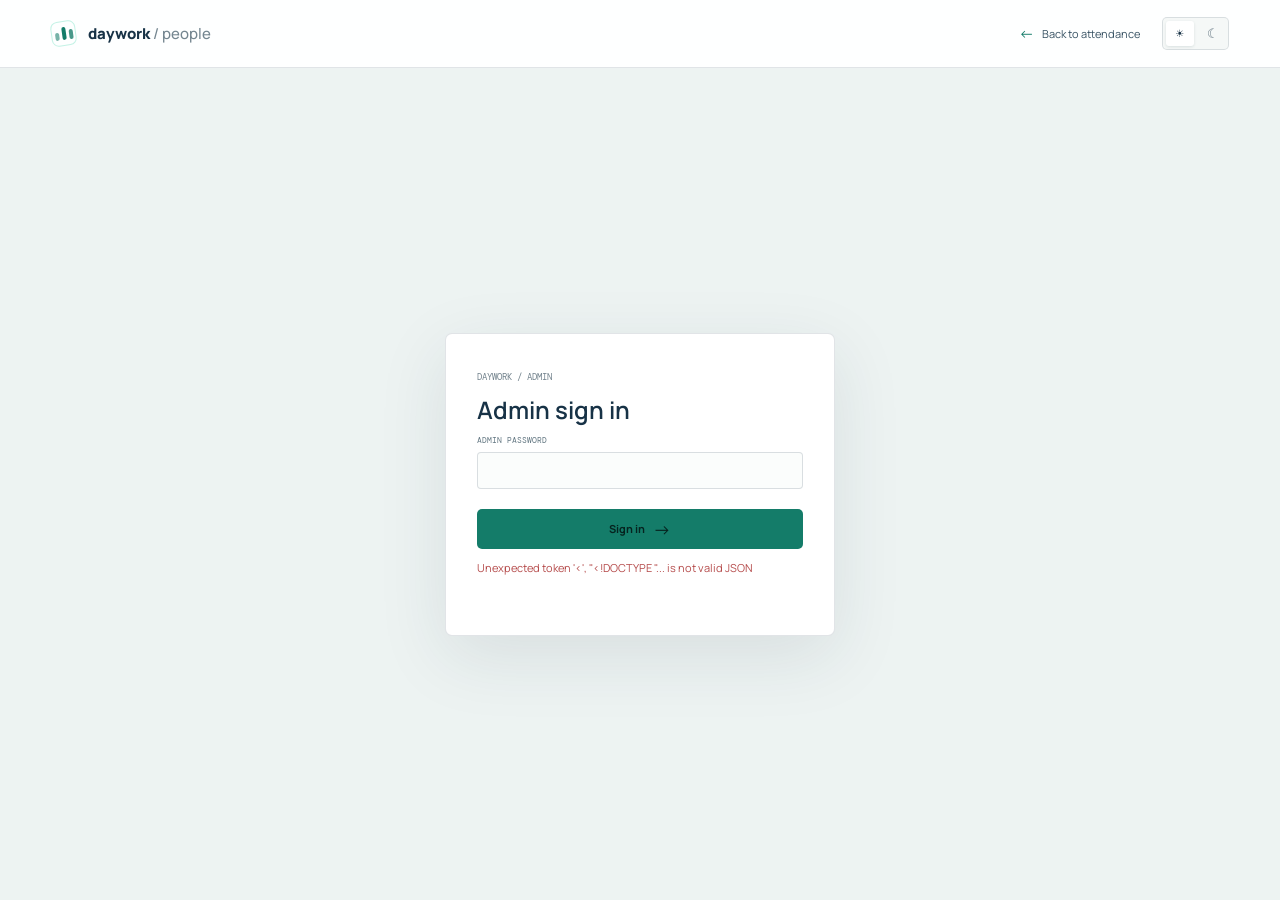
==== commit 7d2980a9: "Adding Something" ====
--- a/src/main/webapp/admin.html
+++ b/src/main/webapp/admin.html
@@ -16,7 +16,14 @@
             <span class="brand-mark" aria-hidden="true"><span></span><span></span><span></span></span>
             <span>daywork<span class="brand-light"> / people</span></span>
         </a>
-        <div class="admin-top-actions"><a class="return-link" href="./"><span aria-hidden="true">←</span> Back to attendance</a><button id="logout-button" class="text-button hidden" type="button">Sign out</button></div>
+        <div class="admin-top-actions">
+            <a class="return-link" href="./"><span aria-hidden="true">←</span> Back to attendance</a>
+            <div class="theme-switch" role="group" aria-label="Color theme">
+                <button class="theme-button" type="button" data-theme-choice="light" aria-label="Light mode" title="Light mode" aria-pressed="false"><span aria-hidden="true">☀</span></button>
+                <button class="theme-button" type="button" data-theme-choice="dark" aria-label="Dark mode" title="Dark mode" aria-pressed="false"><span aria-hidden="true">☾</span></button>
+            </div>
+            <button id="logout-button" class="text-button hidden" type="button">Sign out</button>
+        </div>
     </header>
 
     <main id="login-view" class="login-shell hidden">
@@ -86,6 +93,7 @@
         <button id="modal-close" class="modal-close" type="button" aria-label="Close photo">×</button>
         <img id="modal-image" alt="Expanded attendance photo">
     </div>
+    <script src="theme.js"></script>
     <script src="admin.js"></script>
 </body>
 </html>
--- a/src/main/webapp/styles.css
+++ b/src/main/webapp/styles.css
@@ -172,6 +172,7 @@
 .admin-body { min-height: 100vh; background: var(--canvas); }
 .admin-topbar { position: sticky; top: 0; z-index: 10; height: 68px; display: flex; justify-content: space-between; align-items: center; padding: 0 4vw; border-bottom: 1px solid var(--line); background: rgba(255, 255, 255, .94); backdrop-filter: blur(12px); }
 .admin-top-actions { display: flex; align-items: center; gap: 22px; color: #637782; font: 9px var(--mono); }
+.admin-top-actions .theme-switch { flex-shrink: 0; }
 .return-link { display: inline-flex; align-items: center; gap: 8px; color: #385364; font: 11px var(--font); }
 .return-link:hover { color: var(--teal); }
 .return-link span { color: var(--teal); font-size: 15px; }
@@ -253,6 +254,53 @@
 .photo-modal img { display: block; max-width: min(900px, 92vw); max-height: 82vh; border: 1px solid rgba(212, 229, 240, .18); border-radius: 5px; object-fit: contain; }
 .modal-close { position: absolute; top: 20px; right: 24px; width: 36px; height: 36px; border: 1px solid rgba(212,229,240,.2); border-radius: 50%; background: #102131; color: #dce5eb; cursor: pointer; font-size: 19px; }
 .hidden { display: none !important; }
+
+html[data-theme="dark"] .admin-topbar { background: rgba(20, 37, 46, .96); }
+html[data-theme="dark"] .admin-top-actions,
+html[data-theme="dark"] .return-link,
+html[data-theme="dark"] .text-button,
+html[data-theme="dark"] .admin-page-heading p,
+html[data-theme="dark"] .admin-date,
+html[data-theme="dark"] .filter-count,
+html[data-theme="dark"] .data-table td,
+html[data-theme="dark"] .status-pill,
+html[data-theme="dark"] .employee-row span,
+html[data-theme="dark"] .section-toolbar span,
+html[data-theme="dark"] .form-field label,
+html[data-theme="dark"] .table-message,
+html[data-theme="dark"] .login-panel p { color: var(--muted); }
+html[data-theme="dark"] .admin-sidebar { background: rgba(20, 37, 46, .68); }
+html[data-theme="dark"] .sidebar-label,
+html[data-theme="dark"] .sidebar-note,
+html[data-theme="dark"] .stat-label,
+html[data-theme="dark"] .data-table th,
+html[data-theme="dark"] .employee-cell span,
+html[data-theme="dark"] .photo-empty,
+html[data-theme="dark"] .empty-row { color: var(--quiet) !important; }
+html[data-theme="dark"] .side-nav button { color: var(--muted); }
+html[data-theme="dark"] .side-nav button:hover,
+html[data-theme="dark"] .side-nav button.active { border-color: rgba(113, 223, 194, .2); background: #23473f; color: var(--teal); }
+html[data-theme="dark"] .stat-value,
+html[data-theme="dark"] .employee-cell strong,
+html[data-theme="dark"] .employee-row strong { color: var(--ink); }
+html[data-theme="dark"] .filter-search input,
+html[data-theme="dark"] .filter-bar select,
+html[data-theme="dark"] .filter-bar input[type="date"],
+html[data-theme="dark"] .form-input { border-color: var(--line); background: #14252e; color: var(--ink); color-scheme: dark; }
+html[data-theme="dark"] .filter-search input::placeholder,
+html[data-theme="dark"] .form-input::placeholder { color: var(--quiet); }
+html[data-theme="dark"] .table-wrap,
+html[data-theme="dark"] .employee-row,
+html[data-theme="dark"] .add-employee,
+html[data-theme="dark"] .login-panel { border-color: var(--line); background: var(--panel); }
+html[data-theme="dark"] .data-table td { border-bottom-color: var(--line); }
+html[data-theme="dark"] .data-table tbody tr:hover { background: rgba(113, 223, 194, .07); }
+html[data-theme="dark"] .position-tag { border-color: rgba(113, 223, 194, .2); background: #23473f; color: var(--teal) !important; }
+html[data-theme="dark"] .status-pill.open { color: var(--teal); }
+html[data-theme="dark"] .photo-thumb { border-color: var(--line); background: #14252e; }
+html[data-theme="dark"] .employee-action { border-color: var(--line); background: #20353f; color: var(--ink); }
+html[data-theme="dark"] .admin-body .button-secondary { border-color: var(--line); background: #20353f; color: var(--ink); }
+
 @keyframes enter { from { opacity: 0; transform: translateY(9px); } to { opacity: 1; transform: translateY(0); } }
 
 @media (max-width: 850px) {
